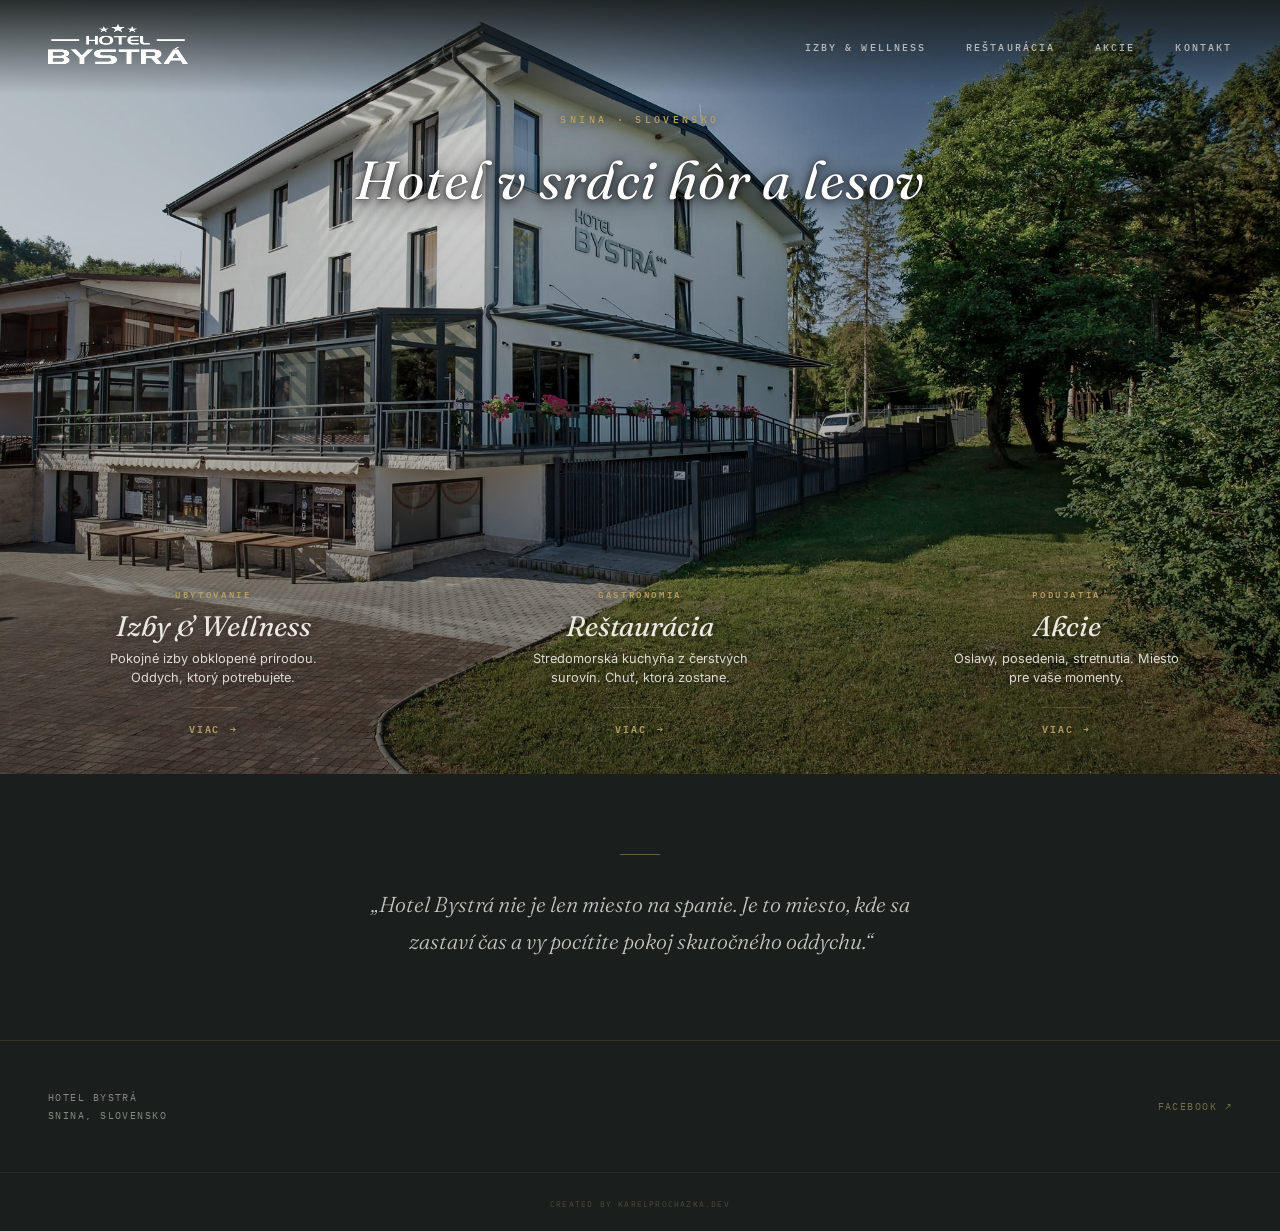
==== index.html @ 3a4e3612 "feat: zesvetleni fotek, zvyrazneni textu, odstraneni zminek o jezere, jacuzzi + uprava hero nadpisu" ====
<!DOCTYPE html>
<html lang="sk">
<head>
  <meta charset="UTF-8">
  <meta name="viewport" content="width=device-width, initial-scale=1.0">
  <title>Hotel Bystrá Snina | Luxusný hotel v srdci hôr a lesov</title>
  <meta name="description" content="Hotel Bystrá v Snine — komfortné izby, stredomorská reštaurácia Al Lago, wellness &amp; relax. Rezervujte si pobyt v srdci prírody.">
  <meta name="keywords" content="hotel Bystrá, hotel Snina, ubytovanie Snina, reštaurácia Snina, wellness Snina, východné Slovensko">
  <meta name="author" content="Karel Procházka">
  <meta name="robots" content="index, follow">
  <link rel="canonical" href="https://hotelbystra.com/">

  <!-- Open Graph -->
  <meta property="og:type" content="website">
  <meta property="og:locale" content="sk_SK">
  <meta property="og:site_name" content="Hotel Bystrá">
  <meta property="og:title" content="Hotel Bystrá Snina | Luxusný hotel v srdci hôr a lesov">
  <meta property="og:description" content="Komfortné izby, stredomorská reštaurácia Al Lago, wellness &amp; relax v srdci prírody.">
  <meta property="og:url" content="https://hotelbystra.com/">
  <meta property="og:image" content="https://hotelbystra.com/static/images/hotel.jpg">
  <meta property="og:image:width" content="1200">
  <meta property="og:image:height" content="630">

  <!-- Twitter Card -->
  <meta name="twitter:card" content="summary_large_image">
  <meta name="twitter:title" content="Hotel Bystrá Snina | Luxusný hotel v srdci hôr a lesov">
  <meta name="twitter:description" content="Komfortné izby, stredomorská reštaurácia Al Lago, wellness &amp; relax v srdci prírody.">
  <meta name="twitter:image" content="https://hotelbystra.com/static/images/hotel.jpg">

  <link rel="preconnect" href="https://fonts.googleapis.com">
  <link rel="preconnect" href="https://fonts.gstatic.com" crossorigin>
  <link href="https://fonts.googleapis.com/css2?family=Fraunces:ital,opsz,wght@0,9..144,300;0,9..144,400;1,9..144,300;1,9..144,400&family=Inter:wght@300;400;500&family=IBM+Plex+Mono:wght@400;500&display=swap" rel="stylesheet">
  <link rel="stylesheet" href="css/base.css">
  <link rel="stylesheet" href="css/index.css">

  <!-- JSON-LD Structured Data -->
  <script type="application/ld+json">
  {
    "@context": "https://schema.org",
    "@type": "Hotel",
    "name": "Hotel Bystrá",
    "alternateName": "Hotel Bystrá Snina",
    "url": "https://hotelbystra.com",
    "logo": "https://hotelbystra.com/static/images/Hotel-Bystra-LOGO-WHITE.png",
    "image": "https://hotelbystra.com/static/images/hotel.jpg",
    "description": "Luxusný hotel v Snine s komfortnými izbami, stredomorskou reštauráciou Al Lago a wellness centrom.",
    "address": {
      "@type": "PostalAddress",
      "streetAddress": "Rybníčka 682",
      "addressLocality": "Snina",
      "postalCode": "069 01",
      "addressCountry": "SK"
    },
    "geo": {
      "@type": "GeoCoordinates",
      "latitude": 48.987,
      "longitude": 22.176
    },
    "telephone": "+421-57-239-95-55",
    "email": "recepcia@hotelbystra.com",
    "priceRange": "€€",
    "starRating": {
      "@type": "Rating",
      "ratingValue": "3"
    },
    "amenityFeature": [
      { "@type": "LocationFeatureSpecification", "name": "Bezplatné WiFi", "value": true },
      { "@type": "LocationFeatureSpecification", "name": "Bezplatné parkovanie", "value": true },
      { "@type": "LocationFeatureSpecification", "name": "Reštaurácia", "value": true },
      { "@type": "LocationFeatureSpecification", "name": "Wellness", "value": true },
      { "@type": "LocationFeatureSpecification", "name": "Minibar", "value": true }
    ],
    "sameAs": [
      "https://www.facebook.com/HotelBystraSnina/"
    ]
  }
  </script>
</head>
<body>

  <header class="header">
    <a href="/" class="wordmark"><img src="static/images/Hotel-Bystra-LOGO-WHITE.png" alt="Hotel Bystrá — logo hotela v Snine" height="40" width="140"></a>
    <button type="button" class="burger" aria-label="Otvoriť menu" aria-expanded="false">
      <span class="burger-line"></span>
      <span class="burger-line"></span>
      <span class="burger-line"></span>
    </button>
    <nav class="nav" aria-label="Hlavná navigácia">
      <a href="izby.html">Izby &amp; Wellness</a>
      <a href="restauracia.html">Reštaurácia</a>
      <a href="akcie.html">Akcie</a>
      <a href="kontakt.html">Kontakt</a>
    </nav>
    <div class="nav-overlay" aria-hidden="true">
      <nav class="nav-overlay-inner" aria-label="Mobilná navigácia">
        <a href="index.html">Hlavná stránka</a>
        <a href="izby.html">Izby &amp; Wellness</a>
        <a href="restauracia.html">Reštaurácia</a>
        <a href="akcie.html">Akcie</a>
        <a href="kontakt.html">Kontakt</a>
      </nav>
    </div>
  </header>

  <main>
    <section class="hero">
      <img src="static/images/hotel.jpg" alt="Hotel Bystrá — pohľad na hotel v Snine" class="hero-bg" width="1920" height="1080" fetchpriority="high" decoding="async">

      <div class="hero-title-area">
        <p class="hero-eyebrow">Snina &middot; Slovensko</p>
        <h1>Hotel v srdci hôr a lesov</h1>
      </div>

      <div class="hero-zones">
        <a href="izby.html" class="hero-zone hero-zone--izby">
          <div class="hero-zone-content">
            <span class="zone-label">Ubytovanie</span>
            <h2 class="zone-title">Izby &amp; Wellness</h2>
            <p class="zone-desc">Pokojné izby obklopené prírodou. Oddych, ktorý potrebujete.</p>
            <span class="zone-more">
              Viac
              <span class="zone-more-arrow">&rarr;</span>
            </span>
          </div>
        </a>

        <a href="restauracia.html" class="hero-zone hero-zone--resto">
          <div class="hero-zone-content">
            <span class="zone-label">Gastronómia</span>
            <h2 class="zone-title">Reštaurácia</h2>
            <p class="zone-desc">Stredomorská kuchyňa z čerstvých surovín. Chuť, ktorá zostane.</p>
            <span class="zone-more">
              Viac
              <span class="zone-more-arrow">&rarr;</span>
            </span>
          </div>
        </a>

        <a href="akcie.html" class="hero-zone hero-zone--akcie">
          <div class="hero-zone-content">
            <span class="zone-label">Podujatia</span>
            <h2 class="zone-title">Akcie</h2>
            <p class="zone-desc">Oslavy, posedenia, stretnutia. Miesto pre vaše momenty.</p>
            <span class="zone-more">
              Viac
              <span class="zone-more-arrow">&rarr;</span>
            </span>
          </div>
        </a>
      </div>
    </section>

    <section class="quote-section">
      <div class="quote-divider"></div>
      <p>&bdquo;Hotel Bystrá nie je len miesto na spanie. Je to miesto, kde sa zastaví čas a vy pocítite pokoj skutočného oddychu.&ldquo;</p>
    </section>
  </main>

  <footer class="footer" id="kontakt">
    <div class="footer-address">
      Hotel Bystrá<br>
      Snina, Slovensko
    </div>
    <a href="https://www.facebook.com/HotelBystraSnina/" target="_blank" rel="noopener noreferrer">Facebook &nearr;</a>
  </footer>

  <div class="site-credit">
    <a href="https://www.karelprochazka.dev" target="_blank" rel="noopener noreferrer">created by karelprochazka.dev</a>
  </div>

  <script src="js/menu.js"></script>
</body>
</html>
---- css/base.css ----
/* ============================================================
   BASE.CSS — Hotel Bystrá
   Sdílené styly pro všechny stránky
   ============================================================


   /* ===========================
      Reset & Základní nastavení
      =========================== */
*, *::before, *::after {
  margin: 0;
  padding: 0;
  box-sizing: border-box;
}

:root {
  /* --- Barvy --- */
  --bg: #1a1e1c;
  --text: #F4F1EA;
  --brass: #b8a065;
  --brass-dim: rgba(184, 160, 101, 0.25);

  /* --- Fonty --- */
  --serif: 'Fraunces', Georgia, serif;
  --sans: 'Inter', system-ui, sans-serif;
  --mono: 'IBM Plex Mono', monospace;
}

html {
  scroll-behavior: smooth;
}

body {
  font-family: var(--sans);
  background: var(--bg);
  color: var(--text);
  line-height: 1.6;
  -webkit-font-smoothing: antialiased;
}


/* ===========================
   Header — pevná lišta nahoře
   =========================== */
.header {
  position: fixed;
  top: 0;
  left: 0;
  width: 100%;
  z-index: 100;
  display: flex;
  align-items: center;
  justify-content: space-between;
  padding: 1.5rem 3rem;
  background: linear-gradient(to bottom, rgba(26, 30, 28, 0.9), transparent);
}

/* Logo / název hotelu */
.wordmark {
  font-family: var(--mono);
  font-size: 0.7rem;
  font-weight: 500;
  letter-spacing: 0.25em;
  text-transform: uppercase;
  color: var(--text);
  text-decoration: none;
}

/* Navigace */
.nav {
  display: flex;
  gap: 2.5rem;
}

.nav a {
  font-family: var(--mono);
  font-size: 0.65rem;
  font-weight: 500;
  letter-spacing: 0.2em;
  text-transform: uppercase;
  color: var(--text);
  text-decoration: none;
  opacity: 0.7;
  transition: opacity 0.3s ease;
}

.nav a:hover {
  opacity: 1;
}

.nav a:focus-visible,
.nav-overlay-inner a:focus-visible,
.footer a:focus-visible,
.site-credit a:focus-visible,
.burger:focus-visible {
  outline: 2px solid var(--brass);
  outline-offset: 4px;
}

.nav a.active {
  opacity: 1;
  color: var(--brass);
}


/* ===========================
   Footer — patička
   =========================== */
.footer {
  border-top: 1px solid rgba(184, 160, 101, 0.15);
  padding: 3rem;
  display: flex;
  align-items: center;
  justify-content: space-between;
  flex-wrap: wrap;
  gap: 1.5rem;
}

.footer-address {
  font-family: var(--mono);
  font-size: 0.6rem;
  letter-spacing: 0.15em;
  text-transform: uppercase;
  opacity: 0.5;
  line-height: 1.8;
}

.footer a {
  color: var(--brass);
  text-decoration: none;
  font-family: var(--mono);
  font-size: 0.6rem;
  letter-spacing: 0.15em;
  text-transform: uppercase;
  opacity: 0.6;
  transition: opacity 0.3s ease;
}

.footer a:hover {
  opacity: 1;
}

.site-credit {
  text-align: center;
  padding: 1rem;
  border-top: 1px solid rgba(184, 160, 101, 0.1);
}

.site-credit a {
  font-family: var(--mono);
  font-size: 0.5rem;
  letter-spacing: 0.15em;
  text-transform: uppercase;
  color: var(--brass);
  text-decoration: none;
  opacity: 0.35;
  transition: opacity 0.3s;
}

.site-credit a:hover {
  opacity: 1;
}


/* ===========================
   Burger — hamburger tlačítko
   =========================== */
.burger {
  display: none;
  background: none;
  border: none;
  cursor: pointer;
  padding: 8px;
  z-index: 200;
  position: relative;
  width: 44px;
  height: 44px;
  justify-content: center;
  align-items: center;
}

.burger-line {
  display: block;
  width: 22px;
  height: 1.5px;
  background: var(--text);
  position: absolute;
  left: 50%;
  transform: translateX(-50%);
  transition: transform 0.35s ease, opacity 0.25s ease, width 0.35s ease;
}

.burger-line:nth-child(1) { transform: translateX(-50%) translateY(-7px); }
.burger-line:nth-child(2) { transform: translateX(-50%) translateY(0); }
.burger-line:nth-child(3) { transform: translateX(-50%) translateY(7px); }

/* Animace na X */
.burger[aria-expanded="true"] .burger-line:nth-child(1) {
  transform: translateX(-50%) translateY(0) rotate(45deg);
  width: 22px;
}
.burger[aria-expanded="true"] .burger-line:nth-child(2) {
  opacity: 0;
  width: 0;
}
.burger[aria-expanded="true"] .burger-line:nth-child(3) {
  transform: translateX(-50%) translateY(0) rotate(-45deg);
  width: 22px;
}


/* ===========================
   Nav Overlay — plná obrazovka
   =========================== */
.nav-overlay {
  position: fixed;
  inset: 0;
  z-index: 150;
  background: rgba(26, 30, 28, 0.97);
  backdrop-filter: blur(20px);
  -webkit-backdrop-filter: blur(20px);
  display: flex;
  align-items: center;
  justify-content: center;
  opacity: 0;
  visibility: hidden;
  transition: opacity 0.4s ease, visibility 0.4s ease;
}

.nav-overlay[aria-hidden="false"] {
  opacity: 1;
  visibility: visible;
}

.nav-overlay-inner {
  display: flex;
  flex-direction: column;
  align-items: center;
  gap: 2rem;
  transform: translateY(20px);
  transition: transform 0.45s ease;
}

.nav-overlay[aria-hidden="false"] .nav-overlay-inner {
  transform: translateY(0);
}

.nav-overlay-inner a {
  font-family: var(--serif);
  font-style: italic;
  font-weight: 300;
  font-size: clamp(1.6rem, 5vw, 2.8rem);
  color: var(--text);
  text-decoration: none;
  opacity: 0.7;
  transition: opacity 0.3s ease, color 0.3s ease;
}

.nav-overlay-inner a:hover,
.nav-overlay-inner a.active {
  opacity: 1;
  color: var(--brass);
}


/* ===========================
   Responsive — mobilní verze
   =========================== */
@media (max-width: 860px) {
  .header {
    padding: 1.2rem 1.5rem;
  }

  .burger {
    display: flex;
  }

  .nav {
    display: none;
  }

  .footer {
    flex-direction: column;
    align-items: flex-start;
    padding: 2rem 1.5rem;
  }
}
---- css/index.css ----
/* ============================================================
   INDEX.CSS — Stránka index.html
   Hero sekce s interaktivními zónami + citát
   ============================================================ */


/* ===========================
   Hero — hlavní sekce s pozadím
   =========================== */
.hero {
  position: relative;
  width: 100%;
  height: 86vh;
  overflow: hidden;
}

/* Obrázek pozadí */
.hero-bg {
  position: absolute;
  inset: 0;
  width: 100%;
  height: 100%;
  object-fit: cover;
  filter: grayscale(35%) brightness(0.78) contrast(1.1) saturate(0.9);
  transition: filter 0.6s ease;
}

/* Název hotelu uprostřed */
.hero-title-area {
  position: absolute;
  top: 0;
  left: 0;
  width: 100%;
  z-index: 10;
  text-align: center;
  padding-top: 7rem;
  pointer-events: none;
}

.hero-eyebrow {
  font-family: var(--mono);
  font-size: 0.6rem;
  font-weight: 500;
  letter-spacing: 0.35em;
  text-transform: uppercase;
  color: var(--brass);
  margin-bottom: 0.6rem;
  opacity: 1;
  text-shadow: 0 1px 10px rgba(0,0,0,0.7);
}

/* Hlavní nadpis */
.hero-heading, .hero h1 {
  font-family: var(--serif);
  font-style: italic;
  font-weight: 400;
  font-size: clamp(1.9rem, 4.2vw, 3.4rem);
  color: #fff;
  letter-spacing: 0.02em;
  text-shadow: 0 3px 24px rgba(0,0,0,0.7), 0 1px 8px rgba(0,0,0,0.85), 0 0 1px rgba(0,0,0,0.9);
}


/* ===========================
   Hero zóny — 3 interaktivní panely
   =========================== */
.hero-zones {
  position: absolute;
  inset: 0;
  display: flex;
  z-index: 5;
}

/* Jedna zóna (Izby, Reštaurácia, Akcie) */
.hero-zone {
  flex: 1;
  display: flex;
  flex-direction: column;
  justify-content: flex-end;
  padding: 3rem 2.5rem;
  text-decoration: none;
  color: var(--text);
  position: relative;
  overflow: hidden;
  transition: filter 0.6s ease;
  background: linear-gradient(to top, rgba(0,0,0,0.38) 0%, rgba(0,0,0,0.12) 45%, transparent 70%);
}

/* Překryvný gradient při hoveru */
.hero-zone::before {
  content: '';
  position: absolute;
  inset: 0;
  opacity: 0;
  transition: opacity 0.6s ease;
  pointer-events: none;
}

/* Barvy překryvu pro každou zónu */
.hero-zone--izby::before {
  background: linear-gradient(to bottom, transparent 20%, rgba(184, 160, 101, 0.35) 100%);
}

.hero-zone--resto::before {
  background: linear-gradient(to bottom, transparent 20%, rgba(120, 40, 50, 0.4) 100%);
}

.hero-zone--akcie::before {
  background: linear-gradient(to bottom, transparent 20%, rgba(40, 90, 70, 0.4) 100%);
}

/* Obsah uvnitř zóny */
.hero-zone-content {
  position: relative;
  z-index: 2;
  transform: translateY(10px);
  opacity: 0.95;
  transition: transform 0.5s ease, opacity 0.5s ease;
  text-align: center;
  display: flex;
  flex-direction: column;
  align-items: center;
  text-shadow: 0 2px 12px rgba(0,0,0,0.65), 0 1px 4px rgba(0,0,0,0.8);
}

.zone-label {
  font-family: var(--mono);
  font-size: 0.55rem;
  font-weight: 600;
  letter-spacing: 0.3em;
  text-transform: uppercase;
  color: var(--brass);
  margin-bottom: 0.5rem;
  text-shadow: 0 1px 8px rgba(0,0,0,0.7);
}

/* "Izby & Wellness", "Reštaurácia", "Akcie" */
.zone-title {
  font-family: var(--serif);
  font-style: italic;
  font-weight: 400;
  font-size: clamp(1.2rem, 2.2vw, 1.8rem);
  margin-bottom: 0.4rem;
  line-height: 1.2;
  text-shadow: 0 2px 14px rgba(0,0,0,0.65);
}

/* Popis pod nadpisem */
.zone-desc {
  font-family: var(--sans);
  font-size: 0.8rem;
  font-weight: 400;
  opacity: 0.92;
  max-width: 240px;
  line-height: 1.5;
  margin-bottom: 1.2rem;
  text-shadow: 0 1px 10px rgba(0,0,0,0.7);
}

/* Odkaz "Viac →" */
.zone-more {
  display: inline-flex;
  align-items: center;
  gap: 0.6rem;
  font-family: var(--mono);
  font-size: 0.6rem;
  font-weight: 600;
  letter-spacing: 0.2em;
  text-transform: uppercase;
  color: var(--brass);
  padding-top: 0.8rem;
  border-top: 1px solid var(--brass-dim);
  width: fit-content;
  transition: border-color 0.5s ease;
  text-shadow: 0 1px 8px rgba(0,0,0,0.6);
}

.zone-more-arrow {
  transition: transform 0.5s ease;
}


/* ===========================
   Hover efekty — parent :has() detekce
   =========================== */

/* Zvýraznit zónu pod kurzorem */
.hero:has(.hero-zone:hover) .hero-zone:hover::before {
  opacity: 1;
}

.hero:has(.hero-zone:hover) .hero-zone:hover .hero-zone-content {
  transform: translateY(0);
  opacity: 1;
}

.hero:has(.hero-zone:hover) .hero-zone:hover .zone-more {
  border-color: var(--brass);
}

.hero:has(.hero-zone:hover) .hero-zone:hover .zone-more-arrow {
  transform: translateX(4px);
}

/* Ztmavit sousední zóny */
.hero:has(.hero-zone:hover) .hero-zone:not(:hover) {
  filter: brightness(0.663) saturate(0.4);
}

/* Ztmavit pozadí */
.hero:has(.hero-zone:hover) .hero-bg {
  filter: grayscale(50%) brightness(0.663) contrast(1.1) saturate(0.7);
}


/* ===========================
   Citát — prostřední sekce
   =========================== */
.quote-section {
  padding: 5rem 3rem;
  text-align: center;
  max-width: 700px;
  margin: 0 auto;
}

.quote-section p {
  font-family: var(--serif);
  font-style: italic;
  font-weight: 300;
  font-size: clamp(1rem, 2vw, 1.35rem);
  line-height: 1.7;
  color: var(--text);
  opacity: 0.8;
}

/* Zlatá čárka nad citátem */
.quote-divider {
  width: 40px;
  height: 1px;
  background: var(--brass);
  margin: 0 auto 2rem;
  opacity: 0.5;
}


/* ===========================
   Responsive — mobilní verze
   =========================== */
@media (max-width: 860px) {
  .hero {
    height: auto;
    min-height: 100vh;
    display: flex;
    flex-direction: column;
    background: var(--bg);
  }

  .hero-bg {
    height: 100%;
    min-height: 100vh;
    position: absolute;
    inset: 0;
  }

  .hero-title-area {
    position: relative;
    z-index: 10;
    padding: 6rem 1.5rem 1rem;
  }

  .hero-zones {
    position: relative;
    z-index: 10;
    flex: 1;
    display: flex;
    flex-direction: column;
    justify-content: flex-end;
    inset: auto;
    margin-top: auto;
    padding: 0 1rem 2rem;
    gap: 2px;
  }

  .hero-zone {
    min-height: 0;
    padding: 1.4rem 1.2rem;
    touch-action: manipulation;
    background: transparent;
    text-align: center;
    align-items: center;
    border-bottom: 1px solid rgba(184, 160, 101, 0.1);
  }

  .hero-zone:last-child {
    border-bottom: none;
  }

  /* Žádný barevný overlay na mobilu */
  .hero-zone::before {
    display: none !important;
  }

  .hero-zone-content {
    transform: none;
    opacity: 1;
  }

  .zone-desc {
    display: none;
  }

  .zone-more {
    padding-top: 0.6rem;
    font-size: 0.55rem;
  }

  .quote-section {
    padding: 3rem 1.5rem;
    background: var(--bg);
  }

  /* Gradient přechod z hero do obsahu */
  .hero::after {
    content: '';
    position: absolute;
    bottom: 0;
    left: 0;
    width: 100%;
    height: 200px;
    background: linear-gradient(to bottom, transparent 0%, var(--bg) 100%);
    z-index: 9;
    pointer-events: none;
  }
}
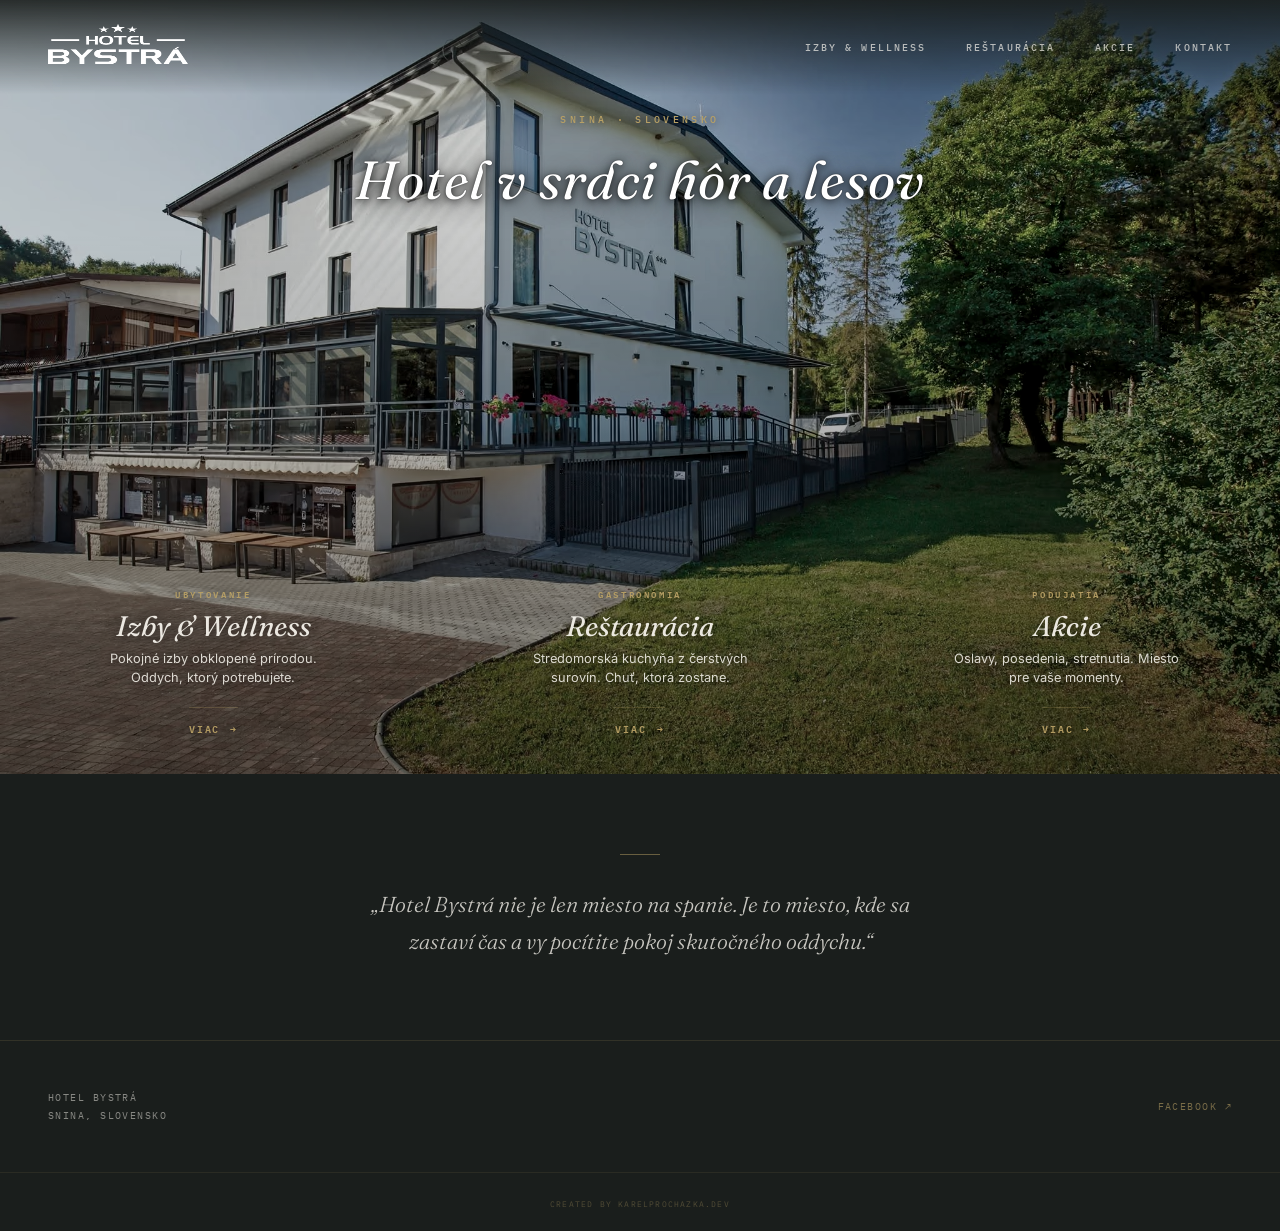
==== commit a37286e6: "perf: prevod JPG → AVIF (q55) s picture fallback, -89% vaha (12.6→1.4MB), akcie nahled ponechan JPG" ====
--- a/index.html
+++ b/index.html
@@ -104,7 +104,7 @@
 
   <main>
     <section class="hero">
-      <img src="static/images/hotel.jpg" alt="Hotel Bystrá — pohľad na hotel v Snine" class="hero-bg" width="1920" height="1080" fetchpriority="high" decoding="async">
+      <picture><source srcset="static/images/hotel.avif" type="image/avif"><img src="static/images/hotel.jpg" alt="Hotel Bystrá — pohľad na hotel v Snine" class="hero-bg" width="1920" height="1080" fetchpriority="high" decoding="async"></picture>
 
       <div class="hero-title-area">
         <p class="hero-eyebrow">Snina &middot; Slovensko</p>
--- a/css/base.css
+++ b/css/base.css
@@ -37,6 +37,10 @@
   line-height: 1.6;
   -webkit-font-smoothing: antialiased;
 }
+
+picture { display: block; }
+.hero > picture { position: absolute; inset: 0; display: block; }
+.gallery-item picture, .food-item picture, .wellness-image picture, .event-image picture { width: 100%; height: 100%; display: block; }
 
 
 /* ===========================
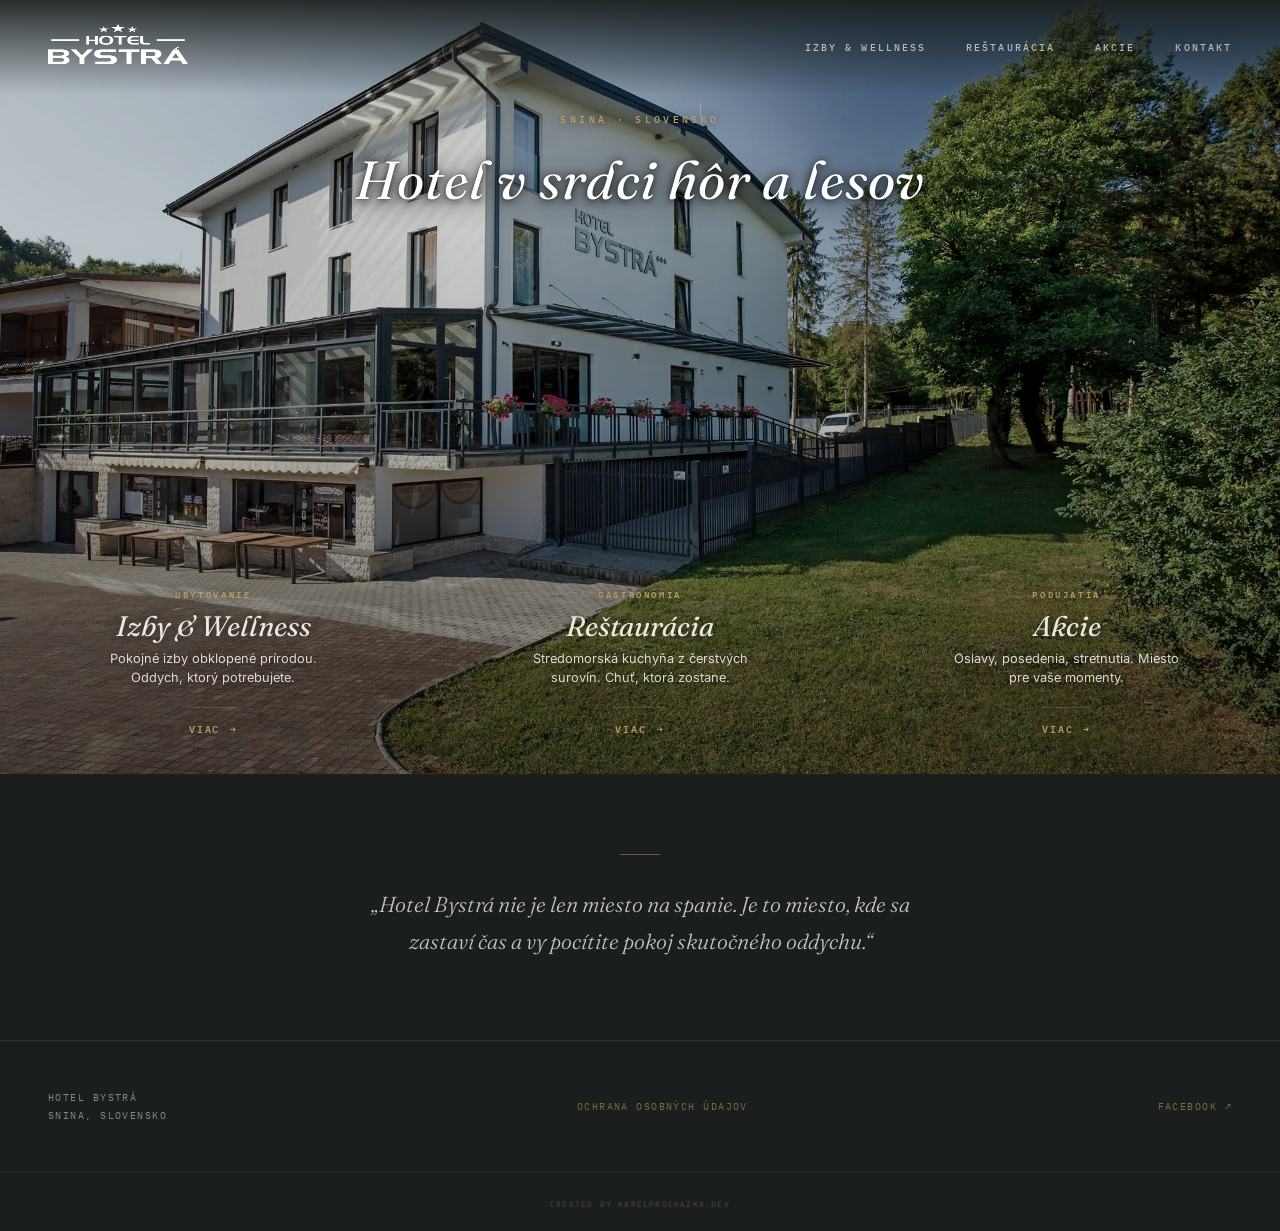
==== commit 19694a7e: "feat: GDPR stranka ochrana osobnych udajov + odkaz v patice (Google Fonts / Maps info)" ====
--- a/index.html
+++ b/index.html
@@ -161,7 +161,8 @@
       Hotel Bystrá<br>
       Snina, Slovensko
     </div>
-    <a href="https://www.facebook.com/HotelBystraSnina/" target="_blank" rel="noopener noreferrer">Facebook &nearr;</a>
+    <a href="ochrana-osobnych-udajov.html">Ochrana osobných údajov</a>
+      <a href="https://www.facebook.com/HotelBystraSnina/" target="_blank" rel="noopener noreferrer">Facebook &nearr;</a>
   </footer>
 
   <div class="site-credit">
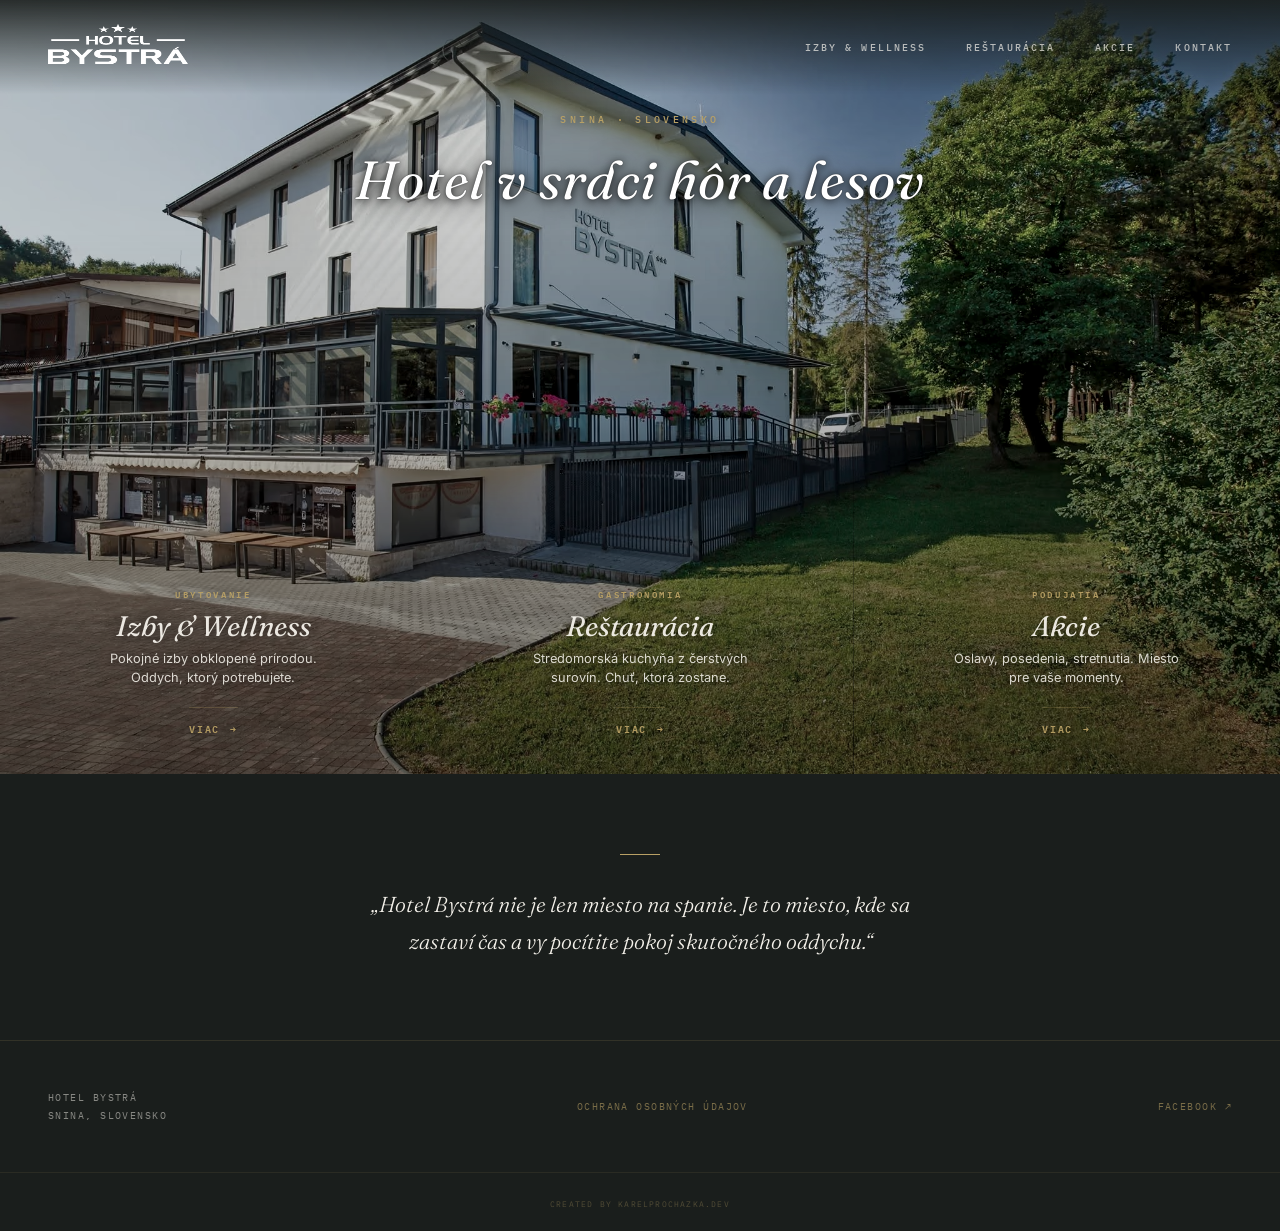
==== commit cd85ccc6: "feat: jemne fade+posun reveal animacie na vsetkych strankach - base.css: .reveal s translateY(14px) " ====
--- a/index.html
+++ b/index.html
@@ -107,12 +107,12 @@
       <picture><source srcset="static/images/hotel.avif" type="image/avif"><img src="static/images/hotel.jpg" alt="Hotel Bystrá — pohľad na hotel v Snine" class="hero-bg" width="1920" height="1080" fetchpriority="high" decoding="async"></picture>
 
       <div class="hero-title-area">
-        <p class="hero-eyebrow">Snina &middot; Slovensko</p>
-        <h1>Hotel v srdci hôr a lesov</h1>
+        <p class="hero-eyebrow reveal">Snina &middot; Slovensko</p>
+        <h1 class="reveal reveal-delay-1">Hotel v srdci hôr a lesov</h1>
       </div>
 
       <div class="hero-zones">
-        <a href="izby.html" class="hero-zone hero-zone--izby">
+        <a href="izby.html" class="hero-zone hero-zone--izby reveal">
           <div class="hero-zone-content">
             <span class="zone-label">Ubytovanie</span>
             <h2 class="zone-title">Izby &amp; Wellness</h2>
@@ -124,7 +124,7 @@
           </div>
         </a>
 
-        <a href="restauracia.html" class="hero-zone hero-zone--resto">
+        <a href="restauracia.html" class="hero-zone hero-zone--resto reveal reveal-delay-1">
           <div class="hero-zone-content">
             <span class="zone-label">Gastronómia</span>
             <h2 class="zone-title">Reštaurácia</h2>
@@ -136,7 +136,7 @@
           </div>
         </a>
 
-        <a href="akcie.html" class="hero-zone hero-zone--akcie">
+        <a href="akcie.html" class="hero-zone hero-zone--akcie reveal reveal-delay-2">
           <div class="hero-zone-content">
             <span class="zone-label">Podujatia</span>
             <h2 class="zone-title">Akcie</h2>
@@ -151,8 +151,8 @@
     </section>
 
     <section class="quote-section">
-      <div class="quote-divider"></div>
-      <p>&bdquo;Hotel Bystrá nie je len miesto na spanie. Je to miesto, kde sa zastaví čas a vy pocítite pokoj skutočného oddychu.&ldquo;</p>
+      <div class="quote-divider reveal"></div>
+      <p class="reveal reveal-delay-1">&bdquo;Hotel Bystrá nie je len miesto na spanie. Je to miesto, kde sa zastaví čas a vy pocítite pokoj skutočného oddychu.&ldquo;</p>
     </section>
   </main>
 
@@ -170,5 +170,6 @@
   </div>
 
   <script src="js/menu.js"></script>
+  <script src="js/reveal.js"></script>
 </body>
 </html>
--- a/css/base.css
+++ b/css/base.css
@@ -267,6 +267,27 @@
 }
 
 
+.reveal {
+  opacity: 0;
+  transform: translateY(14px);
+  transition: opacity 0.7s ease, transform 0.7s ease;
+  will-change: opacity, transform;
+}
+
+.reveal.is-visible {
+  opacity: 1;
+  transform: none;
+}
+
+.reveal-delay-1 { transition-delay: 0.08s; }
+.reveal-delay-2 { transition-delay: 0.16s; }
+.reveal-delay-3 { transition-delay: 0.24s; }
+.reveal-delay-4 { transition-delay: 0.32s; }
+
+@media (prefers-reduced-motion: reduce) {
+  .reveal { opacity: 1; transform: none; transition: none; }
+}
+
 /* ===========================
    Responsive — mobilní verze
    =========================== */
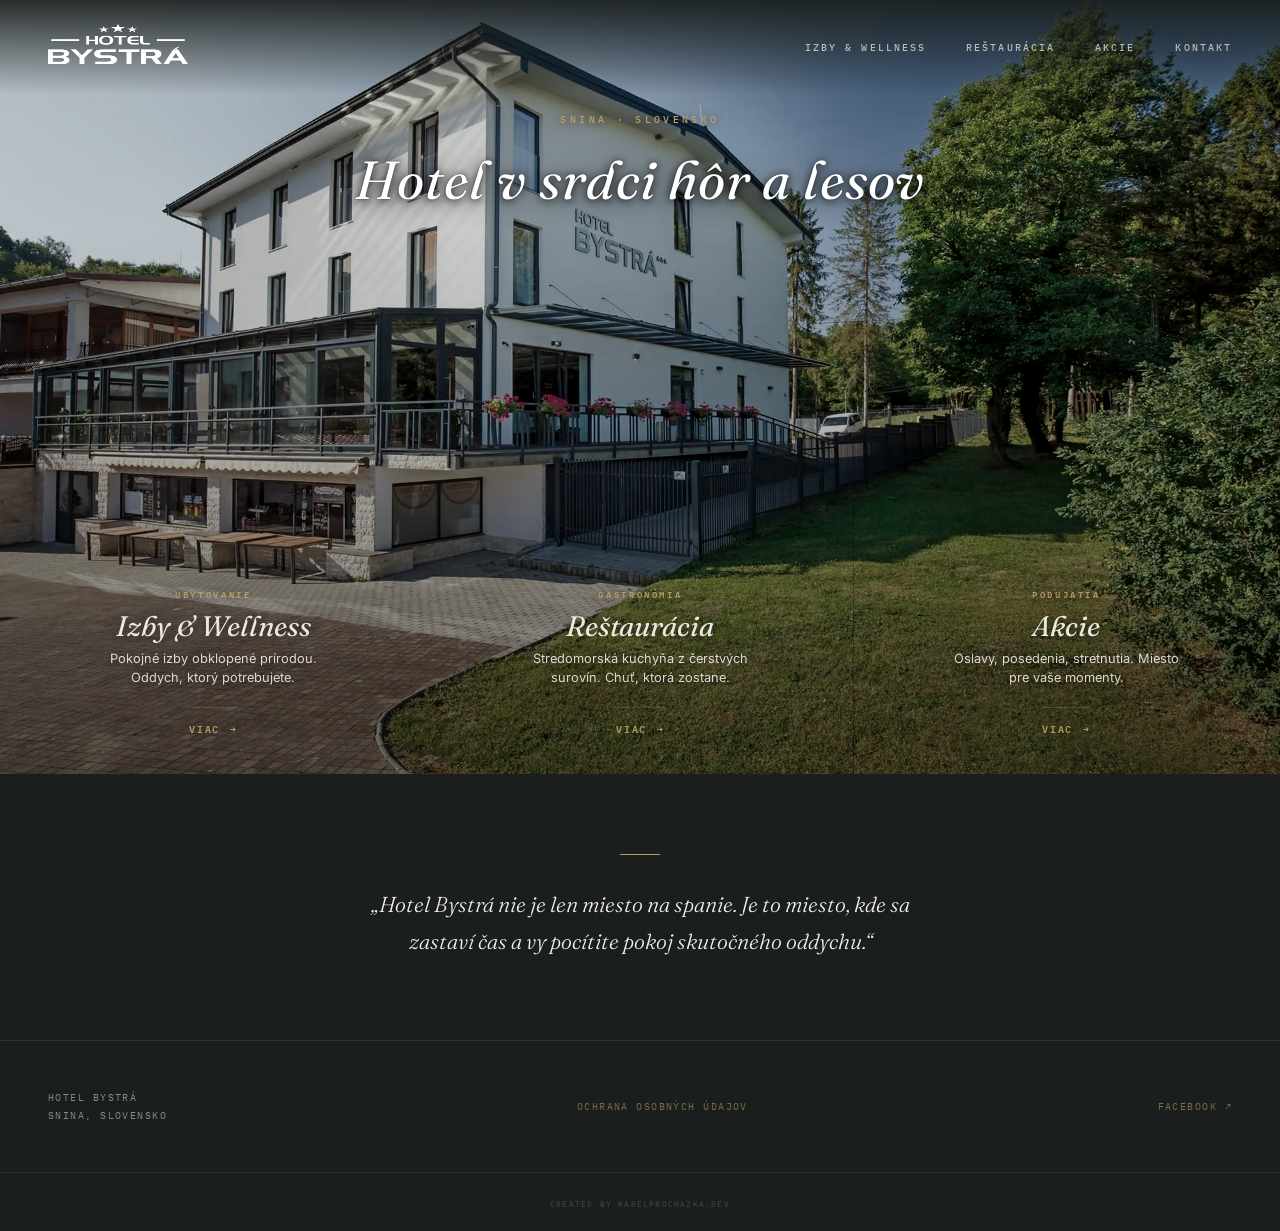
==== commit c5d8d15c: "perf: responsive AVIF/WebP srcset + preload LCP, bez zmeny vzhledu - hotel/hlavni/jakuza/sauna/rooms" ====
--- a/index.html
+++ b/index.html
@@ -32,6 +32,7 @@
   <link href="https://fonts.googleapis.com/css2?family=Fraunces:ital,opsz,wght@0,9..144,300;0,9..144,400;1,9..144,300;1,9..144,400&family=Inter:wght@300;400;500&family=IBM+Plex+Mono:wght@400;500&display=swap" rel="stylesheet">
   <link rel="stylesheet" href="css/base.css">
   <link rel="stylesheet" href="css/index.css">
+  <link rel="preload" as="image" href="static/images/hotel-1200.avif" imagesrcset="static/images/hotel-800.avif 800w, static/images/hotel-1200.avif 1200w, static/images/hotel-1920.avif 1920w" imagesizes="100vw" fetchpriority="high">
 
   <!-- JSON-LD Structured Data -->
   <script type="application/ld+json">
@@ -104,7 +105,7 @@
 
   <main>
     <section class="hero">
-      <picture><source srcset="static/images/hotel.avif" type="image/avif"><img src="static/images/hotel.jpg" alt="Hotel Bystrá — pohľad na hotel v Snine" class="hero-bg" width="1920" height="1080" fetchpriority="high" decoding="async"></picture>
+      <picture><source type="image/avif" srcset="static/images/hotel-800.avif 800w, static/images/hotel-1200.avif 1200w, static/images/hotel-1920.avif 1920w" sizes="100vw"><source type="image/webp" srcset="static/images/hotel-800.webp 800w, static/images/hotel-1200.webp 1200w, static/images/hotel-1920.webp 1920w" sizes="100vw"><img src="static/images/hotel.jpg" alt="Hotel Bystrá — pohľad na hotel v Snine" class="hero-bg" width="1920" height="1080" fetchpriority="high" decoding="async"></picture>
 
       <div class="hero-title-area">
         <p class="hero-eyebrow reveal">Snina &middot; Slovensko</p>
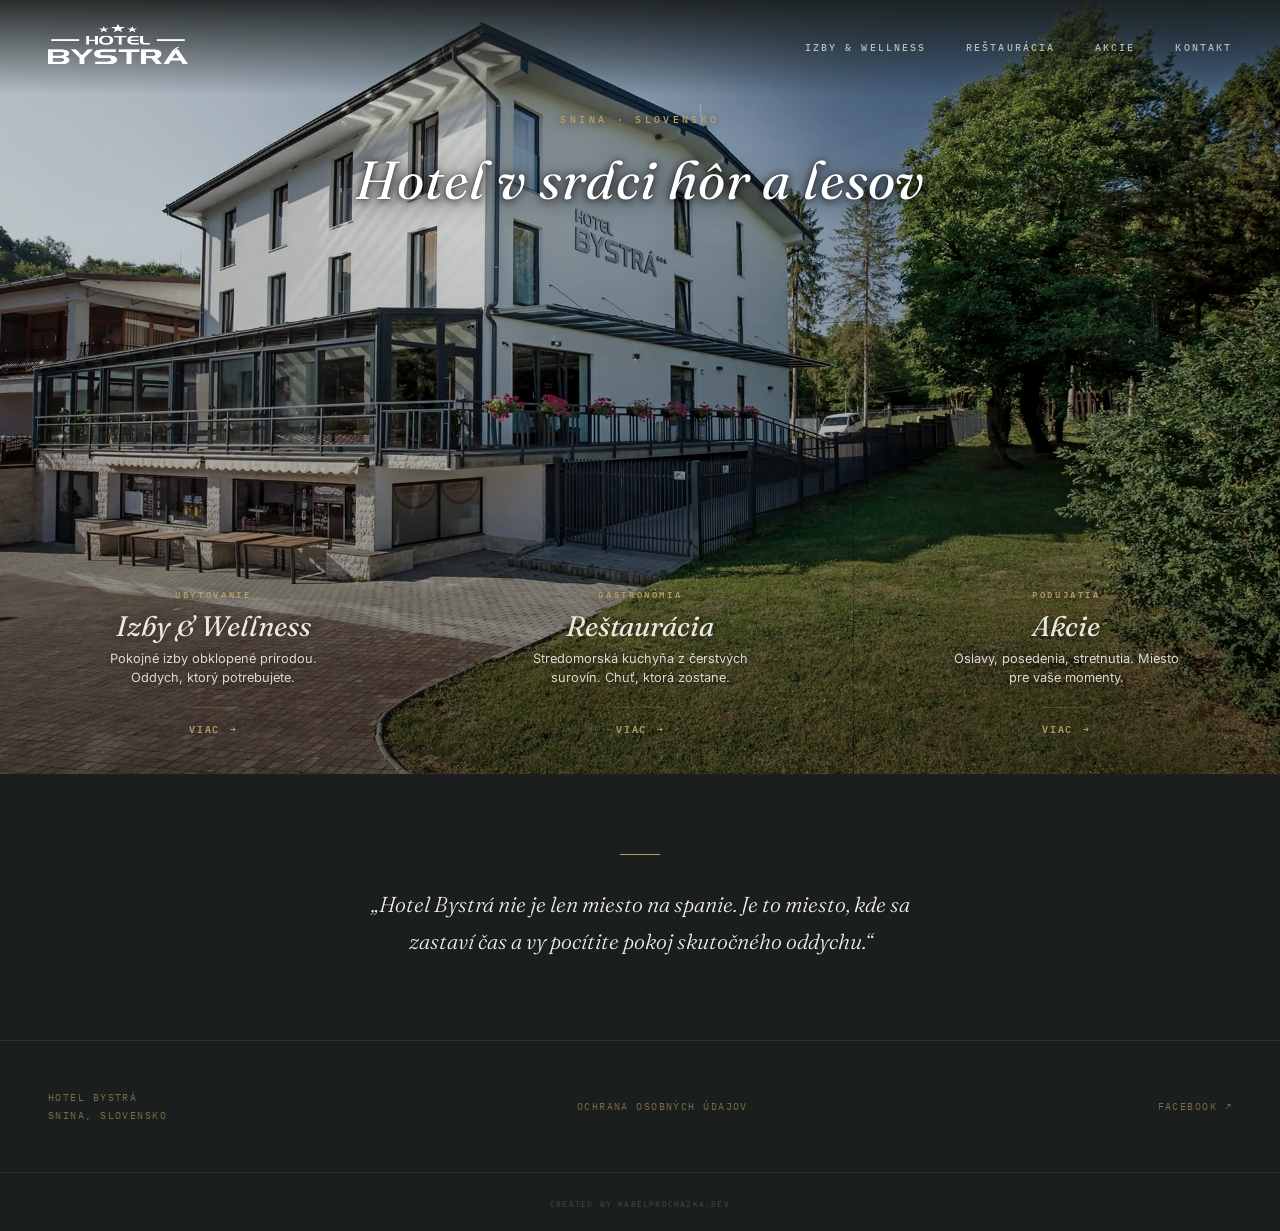
==== commit 32c9830f: "fix: refresh shared footer styles" ====
--- a/index.html
+++ b/index.html
@@ -29,8 +29,9 @@
 
   <link rel="preconnect" href="https://fonts.googleapis.com">
   <link rel="preconnect" href="https://fonts.gstatic.com" crossorigin>
-  <link href="https://fonts.googleapis.com/css2?family=Fraunces:ital,opsz,wght@0,9..144,300;0,9..144,400;1,9..144,300;1,9..144,400&family=Inter:wght@300;400;500&family=IBM+Plex+Mono:wght@400;500&display=swap" rel="stylesheet">
-  <link rel="stylesheet" href="css/base.css">
+  <link rel="preload" as="style" href="https://fonts.googleapis.com/css2?family=Fraunces:ital,opsz,wght@0,9..144,300;0,9..144,400;1,9..144,300;1,9..144,400&family=Inter:wght@300;400;500&family=IBM+Plex+Mono:wght@400;500&display=swap" onload="this.onload=null;this.rel='stylesheet'">
+  <noscript><link rel="stylesheet" href="https://fonts.googleapis.com/css2?family=Fraunces:ital,opsz,wght@0,9..144,300;0,9..144,400;1,9..144,300;1,9..144,400&family=Inter:wght@300;400;500&family=IBM+Plex+Mono:wght@400;500&display=swap"></noscript>
+  <link rel="stylesheet" href="css/base.css?v=2">
   <link rel="stylesheet" href="css/index.css">
   <link rel="preload" as="image" href="static/images/hotel-1200.avif" imagesrcset="static/images/hotel-800.avif 800w, static/images/hotel-1200.avif 1200w, static/images/hotel-1920.avif 1920w" imagesizes="100vw" fetchpriority="high">
 
@@ -170,7 +171,7 @@
     <a href="https://www.karelprochazka.dev" target="_blank" rel="noopener noreferrer">created by karelprochazka.dev</a>
   </div>
 
-  <script src="js/menu.js"></script>
-  <script src="js/reveal.js"></script>
+  <script defer src="js/menu.js"></script>
+  <script defer src="js/reveal.js"></script>
 </body>
 </html>
--- a/css/base.css
+++ b/css/base.css
@@ -125,7 +125,8 @@
   font-size: 0.6rem;
   letter-spacing: 0.15em;
   text-transform: uppercase;
-  opacity: 0.5;
+  color: var(--brass);
+  opacity: 0.6;
   line-height: 1.8;
 }
 
